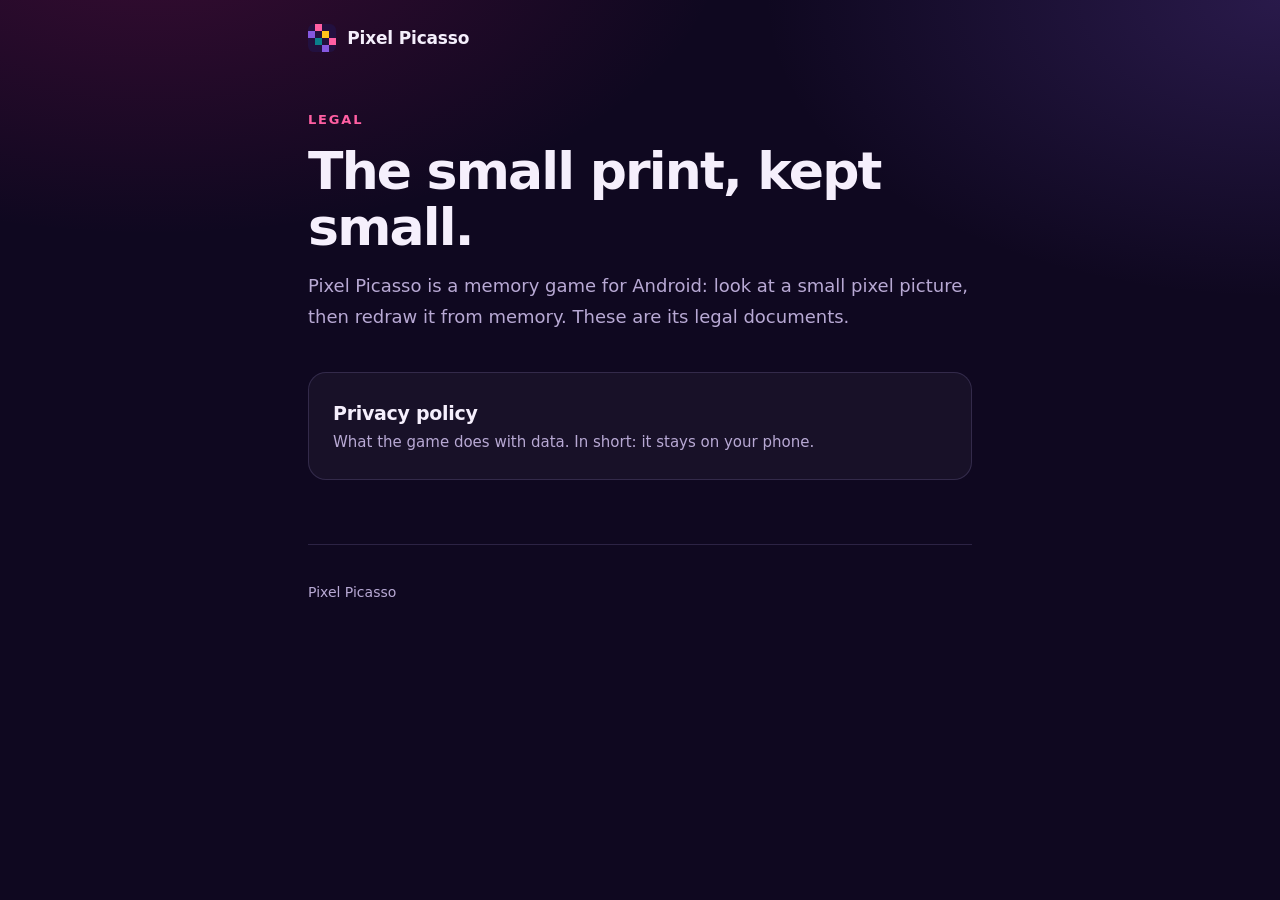
==== index.html @ b089c9a9 "Legal pages of Pixel Picasso: privacy policy and start page Co-Authored-By: Claude Opus 5.5 <noreply" ====
<!doctype html>
<html lang="en">
<head>
    <meta charset="utf-8">
    <meta name="viewport" content="width=device-width, initial-scale=1">
    <meta name="robots" content="noindex">
    <meta name="theme-color" content="#0f0820">
    <title>Pixel Picasso — Legal</title>
    <link rel="icon" href="icon.svg" type="image/svg+xml">
    <link rel="stylesheet" href="style.css">
</head>
<body>
<div class="page">
    <header class="top">
        <a class="brand" href="./">
            <svg viewBox="0 0 4 4" aria-hidden="true" shape-rendering="crispEdges">
                <rect width="4" height="4" fill="#22103f"/>
                <rect x="1" y="0" width="1" height="1" fill="#ff5fa2"/>
                <rect x="2" y="1" width="1" height="1" fill="#ffc21a"/>
                <rect x="0" y="1" width="1" height="1" fill="#8558e0"/>
                <rect x="1" y="2" width="1" height="1" fill="#0a7f8c"/>
                <rect x="3" y="2" width="1" height="1" fill="#ff5fa2"/>
                <rect x="2" y="3" width="1" height="1" fill="#8558e0"/>
            </svg>
            Pixel Picasso
        </a>
    </header>

    <main>
        <p class="eyebrow">Legal</p>
        <h1>The small print, kept small.</h1>
        <p class="lead">Pixel Picasso is a memory game for Android: look at a small pixel picture, then redraw it from memory. These are its legal documents.</p>

        <div class="cards">
            <a class="card" href="privacy.html">
                <b>Privacy policy</b>
                <span>What the game does with data. In short: it stays on your phone.</span>
            </a>
        </div>
    </main>

    <footer>
        <p>Pixel Picasso</p>
    </footer>
</div>
</body>
</html>
---- style.css ----
/* Pixel Picasso — legal pages. One stylesheet, no scripts, no fonts or files from other hosts. */

:root {
    color-scheme: dark;
    --bg: #0f0820;
    --surface: rgba(255, 255, 255, 0.04);
    --line: rgba(195, 173, 255, 0.16);
    --text: #f5effc;
    --muted: #b8a9d4;
    --accent: #ff5fa2;
    --link: #c3adff;
    --todo: #ffc21a;
}

* {
    box-sizing: border-box;
}

html {
    -webkit-text-size-adjust: 100%;
    scroll-behavior: smooth;
}

body {
    margin: 0;
    min-height: 100vh;
    background-color: var(--bg);
    background-image:
        radial-gradient(60rem 32rem at 12% -8%, rgba(216, 27, 120, 0.20), transparent 60%),
        radial-gradient(52rem 30rem at 100% 0%, rgba(133, 88, 224, 0.22), transparent 62%);
    background-repeat: no-repeat;
    color: var(--text);
    font: 400 1.0625rem/1.7 system-ui, -apple-system, "Segoe UI", Roboto, "Helvetica Neue", Arial, sans-serif;
    -webkit-font-smoothing: antialiased;
}

.page {
    max-width: 44rem;
    margin: 0 auto;
    padding: 1.5rem 1.25rem 4rem;
}

/* Header */

.top {
    display: flex;
    align-items: center;
    justify-content: space-between;
    gap: 1rem;
    padding-bottom: 3.5rem;
}

.brand {
    display: inline-flex;
    align-items: center;
    gap: 0.7rem;
    color: var(--text);
    font-weight: 700;
    letter-spacing: -0.01em;
    text-decoration: none;
}

.brand svg {
    width: 1.75rem;
    height: 1.75rem;
    border-radius: 0.4rem;
}

.top nav {
    display: flex;
    gap: 1.25rem;
    font-size: 0.9375rem;
}

.top nav a {
    color: var(--muted);
    text-decoration: none;
}

.top nav a:hover,
.top nav a[aria-current="page"] {
    color: var(--text);
}

/* Type */

.eyebrow {
    margin: 0 0 0.75rem;
    color: var(--accent);
    font-size: 0.8125rem;
    font-weight: 700;
    letter-spacing: 0.14em;
    text-transform: uppercase;
}

h1 {
    margin: 0;
    font-size: clamp(2.25rem, 7vw, 3.25rem);
    font-weight: 800;
    letter-spacing: -0.035em;
    line-height: 1.08;
}

.lead {
    margin: 1rem 0 0;
    color: var(--muted);
    font-size: 1.125rem;
}

h2 {
    margin: 3rem 0 0.5rem;
    padding-top: 2rem;
    border-top: 1px solid var(--line);
    font-size: 1.3125rem;
    font-weight: 700;
    letter-spacing: -0.015em;
    line-height: 1.3;
}

p,
ul,
address {
    margin: 0.75rem 0 0;
}

ul {
    padding-left: 1.25rem;
}

li + li {
    margin-top: 0.35rem;
}

li::marker {
    color: var(--accent);
}

address {
    font-style: normal;
}

a {
    color: var(--link);
    text-decoration-thickness: 1px;
    text-underline-offset: 0.2em;
}

a:hover {
    color: var(--text);
}

a:focus-visible {
    outline: 2px solid var(--accent);
    outline-offset: 3px;
    border-radius: 0.25rem;
}

strong {
    font-weight: 700;
}

/* The summary at the head of a page, and the cards of the start page */

.card {
    margin-top: 2.5rem;
    padding: 1.5rem;
    border: 1px solid var(--line);
    border-radius: 1.125rem;
    background: var(--surface);
}

.card h2 {
    margin: 0;
    padding: 0;
    border: 0;
    font-size: 1.0625rem;
}

.card ul {
    padding: 0;
    list-style: none;
}

.card li {
    position: relative;
    padding-left: 1.6rem;
}

.card li::before {
    content: "";
    position: absolute;
    left: 0.1rem;
    top: 0.62em;
    width: 0.55rem;
    height: 0.55rem;
    border-radius: 0.12rem;
    background: var(--accent);
}

.cards {
    display: grid;
    gap: 1rem;
    margin-top: 2.5rem;
}

a.card {
    display: block;
    margin: 0;
    color: var(--text);
    text-decoration: none;
    transition: border-color 0.15s ease, background-color 0.15s ease, transform 0.15s ease;
}

a.card:hover {
    border-color: rgba(255, 95, 162, 0.6);
    background: rgba(255, 255, 255, 0.07);
    transform: translateY(-2px);
}

a.card span {
    display: block;
    color: var(--muted);
    font-size: 0.9375rem;
}

a.card b {
    display: block;
    font-size: 1.1875rem;
    font-weight: 700;
    letter-spacing: -0.015em;
}

/* What is still to be filled in. Nothing on a finished page carries this. */

.todo {
    padding: 0.05em 0.4em;
    border: 1px dashed var(--todo);
    border-radius: 0.35rem;
    color: var(--todo);
}

/* Footer */

footer {
    margin-top: 4rem;
    padding-top: 1.5rem;
    border-top: 1px solid var(--line);
    color: var(--muted);
    font-size: 0.875rem;
}

footer a {
    color: var(--muted);
}

@media (prefers-reduced-motion: reduce) {
    html {
        scroll-behavior: auto;
    }

    a.card {
        transition: none;
    }

    a.card:hover {
        transform: none;
    }
}
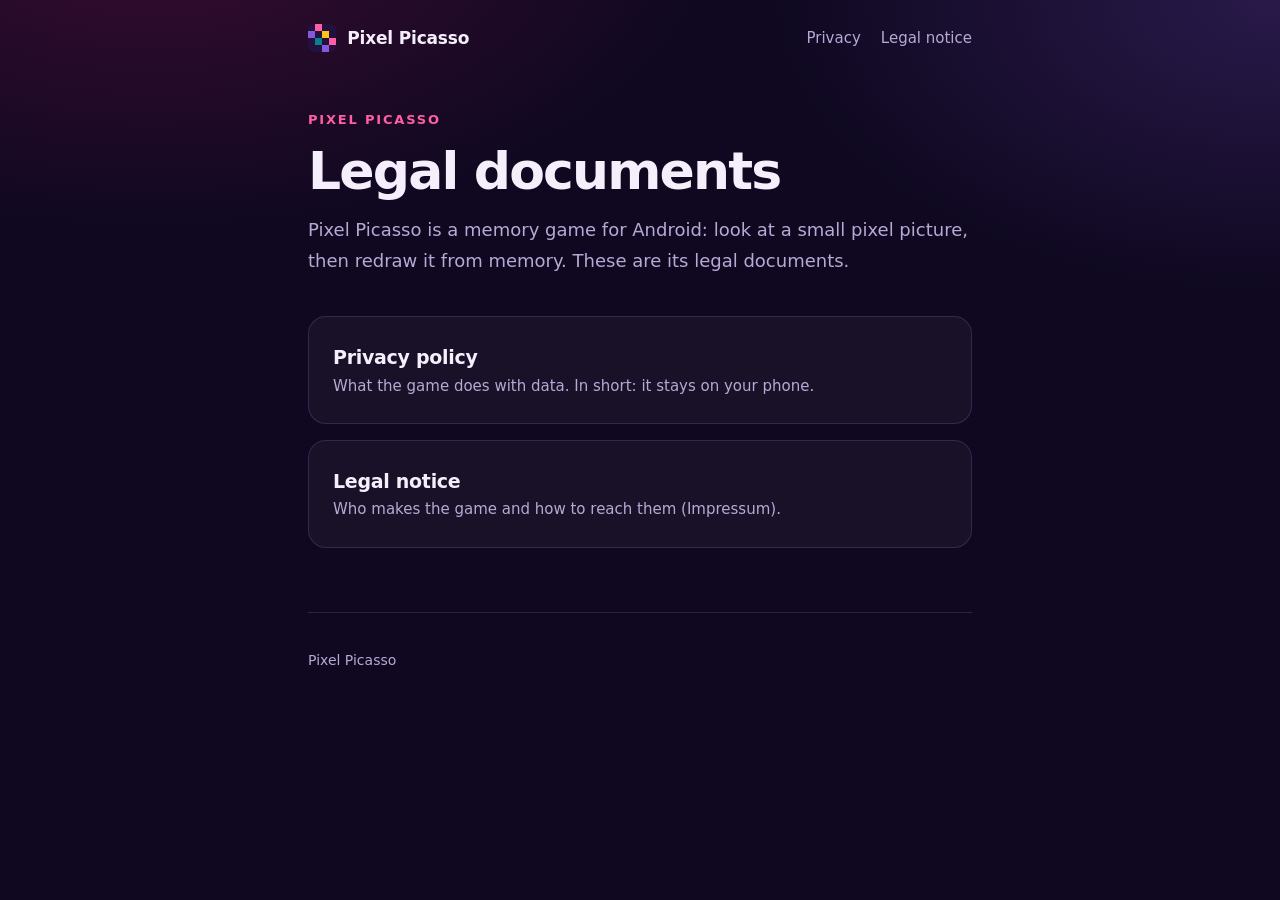
==== commit 22abd124: "Name, address and e-mail, the legal notice, and a plain headline on the start page Co-Authored-By: C" ====
--- a/index.html
+++ b/index.html
@@ -24,17 +24,25 @@
             </svg>
             Pixel Picasso
         </a>
+        <nav aria-label="Documents">
+            <a href="privacy.html">Privacy</a>
+            <a href="impressum.html">Legal notice</a>
+        </nav>
     </header>
 
     <main>
-        <p class="eyebrow">Legal</p>
-        <h1>The small print, kept small.</h1>
+        <p class="eyebrow">Pixel Picasso</p>
+        <h1>Legal documents</h1>
         <p class="lead">Pixel Picasso is a memory game for Android: look at a small pixel picture, then redraw it from memory. These are its legal documents.</p>
 
         <div class="cards">
             <a class="card" href="privacy.html">
                 <b>Privacy policy</b>
                 <span>What the game does with data. In short: it stays on your phone.</span>
+            </a>
+            <a class="card" href="impressum.html">
+                <b>Legal notice</b>
+                <span>Who makes the game and how to reach them (Impressum).</span>
             </a>
         </div>
     </main>
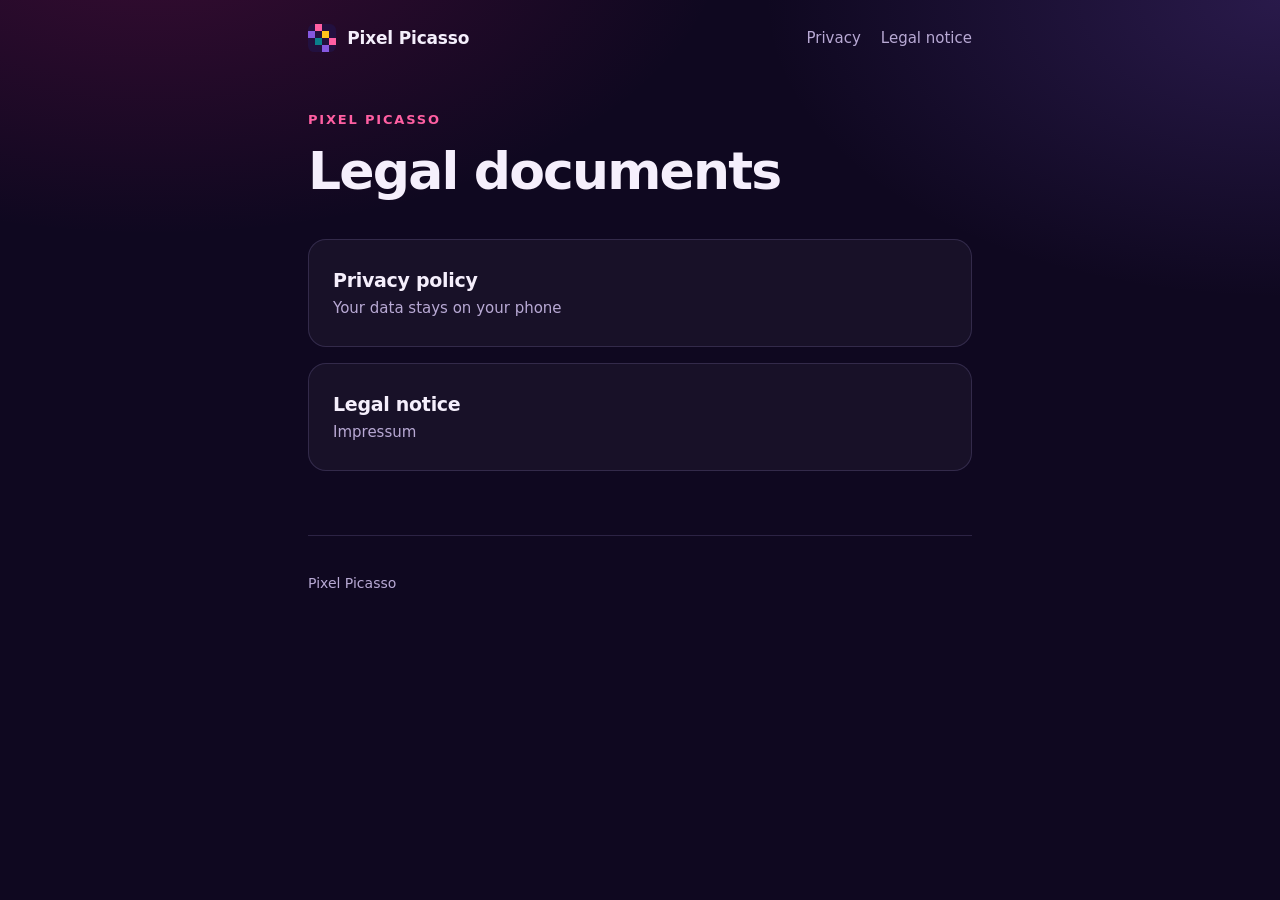
==== commit 4f6eaf21: "Shorter pages: no lead on the start page and the privacy policy, two sections less in the legal noti" ====
--- a/index.html
+++ b/index.html
@@ -33,16 +33,15 @@
     <main>
         <p class="eyebrow">Pixel Picasso</p>
         <h1>Legal documents</h1>
-        <p class="lead">Pixel Picasso is a memory game for Android: look at a small pixel picture, then redraw it from memory. These are its legal documents.</p>
 
         <div class="cards">
             <a class="card" href="privacy.html">
                 <b>Privacy policy</b>
-                <span>What the game does with data. In short: it stays on your phone.</span>
+                <span>Your data stays on your phone</span>
             </a>
             <a class="card" href="impressum.html">
                 <b>Legal notice</b>
-                <span>Who makes the game and how to reach them (Impressum).</span>
+                <span>Impressum</span>
             </a>
         </div>
     </main>
